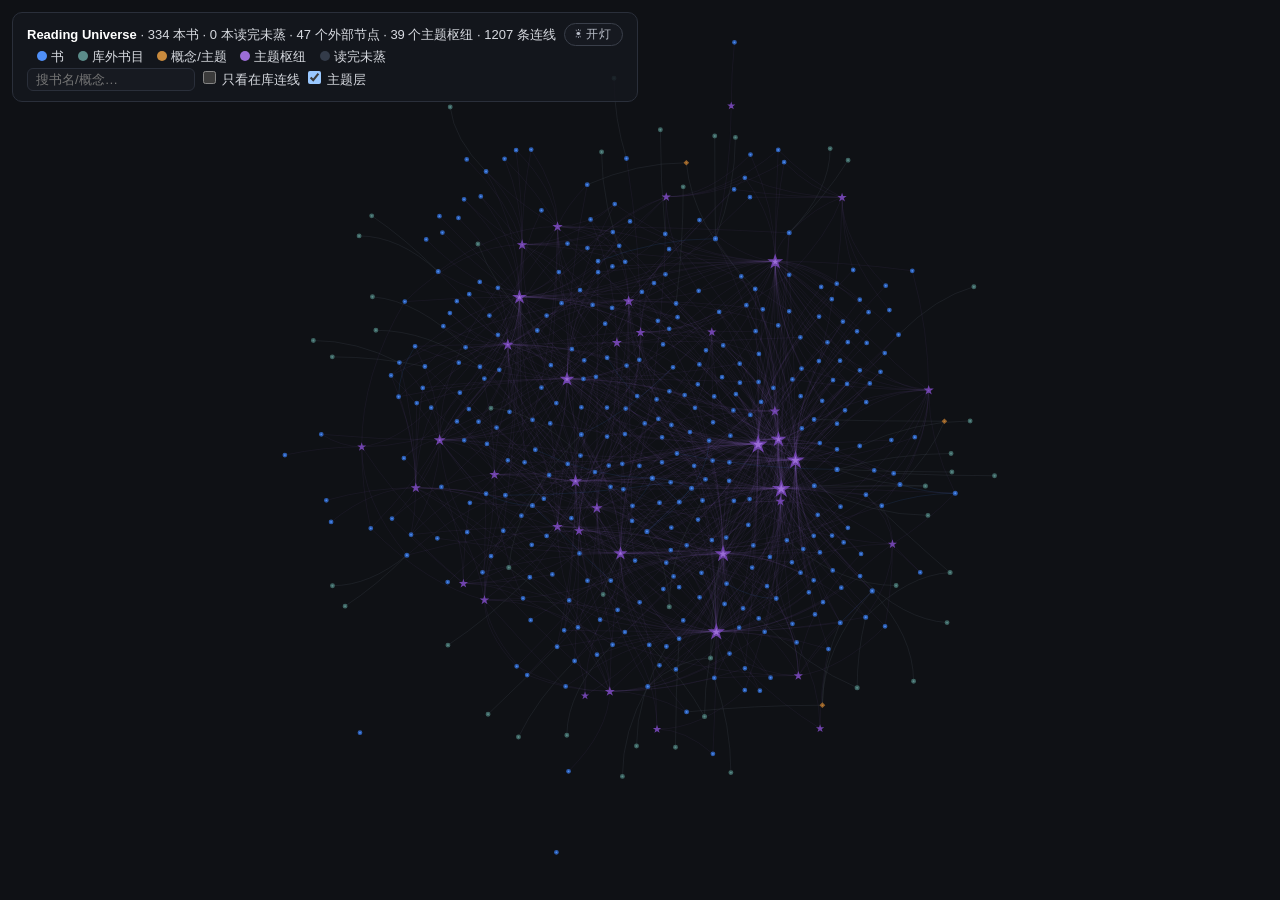
==== web/viewer.html @ 836db6ba "feat: add isolated online reading workspaces and temporary BYOK analysis" ====
<!DOCTYPE html>
<html lang="zh-CN">
<head>
<meta charset="utf-8">
<title>Reading Universe · 阅读宇宙</title>
<meta name="viewport" content="width=device-width, initial-scale=1">
<script>try{if(localStorage.getItem("readingmap_theme")==="light")document.documentElement.dataset.theme="light"}catch(e){}</script>
<style>
  /* 明暗双主题：默认暗色（= 原有观感），html[data-theme=light] 切「纸白」。
     颜色一律走 var(--*)，不要再写死色值——写死会在关灯/开灯后变成不可读文字。
     localStorage key = readingmap_theme，防闪烁脚本在 <head> 里（CSS 之前执行）。 */
  :root { color-scheme: dark;
    --bg: #0f1115; --ink: #d7dae0; --ink-strong: #fff;
    --ink-2: #c8ccd4; --ink-3: #8a90a0; --ink-4: #71767f; --ink-5: #565b66;
    --line: #2a2f3a; --line-2: #3a3f4a;
    --surface: rgba(20,23,30,.85); --surface-2: rgba(20,23,30,.92); --field: #171a21;
    --link: #7ec8ff; --tip-bg: rgba(10,11,15,.9); --tip-ink: #d8dce4;
    --accent: #9b6dd7; --accent-soft: #c9b8e8; --accent-ink: #e8d9ff;
    --chip-bg: #232a38; --chip-ink: #a9c8f0;
    --poster-sub: #9aa0b0; --poster-legend: #6a7080;
    --btn-bg: rgba(23,26,33,.9); --btn-ink: #b9bec8;
    --edge-theme: #9b6dd733; --edge-internal: #4f8ff755; --edge-plain: #3a3f4a;
    --edge-dim: rgba(72,80,96,.25); --edge-dim-poster: rgba(72,80,96,.10);
    --node-dim: 0.18; --node-dim-poster: 0.08;
    --hot-theme: #cfa9ff; --hot: #dfe7f5;
    --glow: rgba(255,255,255,.9); --glow-2: rgba(200,180,255,.55);
    /* universe 皮肤（独立 canvas 渲染层）配色 */
    --uv-bg: #07080b; --uv-rgb: 235,238,245; --uv-label-rgb: 232,235,242;
    --uv-galaxy-label: rgba(150,156,168,.42);
    --uv-hairline: rgba(255,255,255,.026); --uv-constellation: rgba(255,255,255,.05);
    --uv-core: #fff; --uv-hotring: rgba(255,255,255,.75);
    --uv-hot-ink: rgba(255,255,255,.98); --uv-hero-ink: rgba(255,242,222,.96);
    --uv-glow-core-rgb: 255,246,226; --uv-glow-rgb: 255,224,180;
    --uv-comet: rgba(255,255,255,.5); --uv-comet-ink: rgba(232,235,242,.6);
  }
  html[data-theme=light] { color-scheme: light;
    --bg: #f6f5f2; --ink: #2b303a; --ink-strong: #12151c;
    --ink-2: #454c59; --ink-3: #6f7686; --ink-4: #737a89; --ink-5: #929aa9;
    --line: #dcdfe6; --line-2: #c7ccd6;
    --surface: rgba(255,255,255,.88); --surface-2: rgba(255,255,255,.95); --field: #fff;
    --link: #1f6fb2; --tip-bg: rgba(255,255,255,.95); --tip-ink: #2b303a;
    --accent: #7a4fc0; --accent-soft: #5b3a94; --accent-ink: #4a2d80;
    --chip-bg: #e8ecf6; --chip-ink: #3a5f96;
    --poster-sub: #5b6272; --poster-legend: #7b8292;
    --btn-bg: rgba(255,255,255,.92); --btn-ink: #5c6373;
    --edge-theme: #9b6dd766; --edge-internal: #4f8ff788; --edge-plain: #c3c8d3;
    --edge-dim: rgba(140,147,162,.30); --edge-dim-poster: rgba(140,147,162,.14);
    --node-dim: 0.18; --node-dim-poster: 0.08;
    --hot-theme: #7a4fc0; --hot: #2b303a;
    --glow: rgba(30,34,44,.85); --glow-2: rgba(120,90,190,.55);
    --uv-bg: #f4f3f0; --uv-rgb: 44,50,64; --uv-label-rgb: 44,50,64;
    --uv-galaxy-label: rgba(96,103,116,.55);
    --uv-hairline: rgba(30,36,50,.05); --uv-constellation: rgba(30,36,50,.08);
    --uv-core: #1f242e; --uv-hotring: rgba(20,24,34,.75);
    --uv-hot-ink: rgba(15,18,26,.98); --uv-hero-ink: rgba(122,78,20,.95);
    --uv-glow-core-rgb: 214,162,80; --uv-glow-rgb: 206,150,64;
    --uv-comet: rgba(30,36,50,.45); --uv-comet-ink: rgba(44,50,64,.62);
  }
  /* 开灯/关灯按钮（胶囊，落在 HUD / universe 顶栏里；universe 顶栏 pointer-events:none，故需显式打开） */
  .themeBtn { margin-left: 8px; padding: 2px 10px; border-radius: 999px;
    border: 1px solid var(--line-2); background: var(--btn-bg); color: var(--btn-ink);
    cursor: pointer; font-family: inherit; font-size: 12px; letter-spacing: 1px;
    white-space: nowrap; vertical-align: 1px; pointer-events: auto;
    transition: border-color .15s, color .15s; }
  .themeBtn:hover { border-color: var(--accent); color: var(--accent); }
  html, body { margin: 0; height: 100%; background: var(--bg); color: var(--ink);
    font-family: "Microsoft YaHei", "PingFang SC", sans-serif; }
  #graph { position: absolute; inset: 0; }
  #hud { position: absolute; top: 12px; left: 12px; z-index: 2;
    background: var(--surface); border: 1px solid var(--line); border-radius: 10px;
    padding: 10px 14px; font-size: 13px; line-height: 1.7; }
  #hud b { color: var(--ink-strong); }
  #hud .legend span { display: inline-block; width: 10px; height: 10px;
    border-radius: 50%; margin: 0 4px 0 10px; }
  #panel { position: absolute; top: 12px; right: 12px; width: 340px; max-height: 80vh;
    overflow: auto; z-index: 2; background: var(--surface-2);
    border: 1px solid var(--line); border-radius: 10px; padding: 14px 16px;
    font-size: 13px; line-height: 1.8; display: none; }
  #panel h3 { margin: 0 0 6px; font-size: 16px; color: var(--ink-strong); }
  #panel .meta { color: var(--ink-3); margin-bottom: 8px; }
  #panel .edge { border-top: 1px dashed var(--line); padding: 6px 0; }
  #panel .edge .to { color: var(--link); }
  #panel .close { float: right; cursor: pointer; color: var(--ink-3); }
  #panel .tagchip { display: inline-block; background: var(--chip-bg); border-radius: 8px;
    padding: 1px 8px; margin: 2px 4px 2px 0; color: var(--chip-ink); }
  #search { width: 150px; background: var(--field); color: var(--ink);
    border: 1px solid var(--line); border-radius: 6px; padding: 3px 8px; }
  /* universe（阅读宇宙皮肤，?universe）：独立 canvas 渲染层，藏掉图谱 DOM */
  #ucv, #uhud, #utip { display: none; }
  body.universe #graph, body.universe #hud, body.universe #posterTitle { display: none; }
  body.universe #ucv { display: block; position: absolute; inset: 0;
    width: 100%; height: 100%; cursor: grab; }
  /* universe HUD：编辑排版风顶部导航（细字、大写字距、无底色盒子） */
  body.universe #uhud { display: flex; position: absolute; top: 0; left: 0; right: 0;
    justify-content: space-between; align-items: baseline; padding: 24px 38px;
    background: none; border: none; z-index: 2; pointer-events: none;
    font-size: 10px; letter-spacing: 3px; color: var(--ink-4); }
  #uhud .brand { font-size: 19px; color: var(--ink-2); letter-spacing: 8px;
    font-family: "Songti SC", "STSong", "SimSun", serif; }
  #uhud .brand span { font-size: 10px; color: var(--ink-4); letter-spacing: 3px;
    margin-left: 12px; font-family: "Microsoft YaHei", sans-serif; }
  #usearch { width: 110px; background: transparent; color: var(--ink-2);
    border: none; border-bottom: 1px solid var(--line-2); border-radius: 0;
    padding: 2px 2px; font-size: 11px; letter-spacing: 2px; pointer-events: auto; }
  #usearch:focus { outline: none; border-bottom-color: var(--ink-3); }
  #usearch::placeholder { color: var(--ink-5); }
  #utip { position: fixed; z-index: 3; pointer-events: none;
    background: var(--tip-bg); border: 1px solid var(--line);
    padding: 4px 10px; font-size: 11px; letter-spacing: 1px; color: var(--tip-ink);
    max-width: 320px; }
  /* 海报模式（?poster）：大标题 + 藏起交互 HUD */
  #posterTitle { display: none; position: absolute; top: 30px; left: 40px; z-index: 2; }
  body.poster #posterTitle { display: block; }
  body.poster #hud { display: none; }
  #posterTitle h1 { margin: 0; font-size: 46px; color: var(--ink-strong); letter-spacing: 3px; }
  #posterTitle .sub { margin-top: 10px; font-size: 19px; color: var(--poster-sub); }
  #posterTitle .legend { margin-top: 16px; font-size: 15px; color: var(--poster-legend); }
  #posterTitle .legend span { display: inline-block; width: 12px; height: 12px;
    border-radius: 50%; margin: 0 6px 0 14px; vertical-align: -1px; }
  /* 海报模式下的详情面板放大 */
  body.poster #panel { width: 640px; max-height: 88vh; font-size: 19px; }
  body.poster #panel h3 { font-size: 28px; }
  /* 主题卡渲染 */
  #panel .mdcard { margin-top: 8px; }
  #panel .mdcard p { margin: 8px 0; line-height: 1.9; }
  #panel .mdcard ul { margin: 4px 0 4px 0; padding-left: 18px; }
  #panel .mdcard li { margin: 3px 0; }
  #panel .mdcard .mdh { font-size: 15px; color: var(--ink-strong); font-weight: bold; margin: 12px 0 4px; }
  #panel .mdcard .mdq { border-left: 3px solid var(--accent); padding: 2px 10px; margin: 6px 0;
    color: var(--accent-soft); }
  #panel .mdcard b { color: var(--accent-ink); }
  /* lite（朋友圈版）：标题更大，经平台压缩后仍可读 */
  body.lite #posterTitle h1 { font-size: 64px; }
  body.lite #posterTitle .sub { font-size: 27px; }
  body.lite #posterTitle .legend { font-size: 21px; }
</style>
</head>
<body>
<div id="graph"></div>
<div id="hud">
  <b>Reading Universe</b> · <span id="stats"></span><button class="themeBtn" type="button">☀ 开灯</button><br>
  <span class="legend"><span style="background:#4f8ff7"></span>书
  <span style="background:#5b8c8a"></span>库外书目
  <span style="background:#c98a3d"></span>概念/主题
  <span style="background:#9b6dd7"></span>主题枢纽
  <span style="background:#333b49"></span>读完未蒸</span><br>
  <input id="search" placeholder="搜书名/概念…">
  <label><input type="checkbox" id="onlyInternal"> 只看在库连线</label>
  <label><input type="checkbox" id="themeLayer" checked> 主题层</label>
</div>
<div id="panel"></div>
<canvas id="ucv"></canvas>
<div id="uhud">
  <div class="brand">阅读宇宙<span>READING UNIVERSE</span></div>
  <div class="nav"><span id="ustats"></span> · <input id="usearch" placeholder="搜索书名"><button class="themeBtn" type="button">☀ 开灯</button></div>
</div>
<div id="utip"></div>
<div id="posterTitle">
  <h1>Reading Universe · 阅读宇宙</h1>
  <div class="sub" id="posterSub"></div>
  <div class="legend"><span style="background:#4f8ff7"></span>在库书目
    <span style="background:#5b8c8a"></span>库外书目
    <span style="background:#c98a3d"></span>概念
    <span style="background:#9b6dd7"></span>主题枢纽
    <span style="background:#333b49"></span>读完未蒸·星尘</div>
</div>
<script src="lib/vis-network.min.js"></script>
<script src="viewer-data.js"></script>
<script>
const G = window.GRAPH;
const POSTER = location.search.includes('poster');
// lite：朋友圈特供版——平台会压到 ~2560px + JPEG 重压，
// 对策不是堆像素而是大字、粗线、少标签，让压缩后仍有可读性
const LITE = location.search.includes('lite');
// universe：阅读宇宙皮肤（独立 canvas 渲染层，数据由 build_universe.py 生成）
const UNIVERSE = location.search.includes('universe');
if (UNIVERSE) document.body.classList.add('universe');

// ---------- 开灯 / 关灯 ----------
// 默认暗色（= 页面原本的观感），切换 = html[data-theme=light]。色值一律从 CSS 变量取，
// 保证与 <style> 里的 :root / html[data-theme=light] 是同一份真值。
const THEME_KEY = 'readingmap_theme';
const cssVar = n => getComputedStyle(document.documentElement).getPropertyValue(n).trim();
const isLight = () => document.documentElement.dataset.theme === 'light';
const themeBtns = [...document.querySelectorAll('.themeBtn')];
const themeListeners = [];
function paintThemeBtn() {
  // 文案显示「点击后的动作」
  themeBtns.forEach(b => { b.textContent = isLight() ? '🌙 关灯' : '☀ 开灯'; });
}
function setTheme(light, persist) {
  document.documentElement.dataset.theme = light ? 'light' : 'dark';
  if (persist) {
    try { localStorage.setItem(THEME_KEY, light ? 'light' : ''); } catch (e) {}
  }
  paintThemeBtn();
  themeListeners.forEach(fn => fn());
  // universe 皮肤是独立 canvas 渲染层（另一个文件），用事件通知它重取配色
  document.dispatchEvent(new CustomEvent('themechange'));
}
themeBtns.forEach(b => b.addEventListener('click', () => setTheme(!isLight(), true)));
paintThemeBtn();

if (POSTER) {
  document.body.classList.add('poster');
  if (LITE) document.body.classList.add('lite');
  document.getElementById('posterSub').textContent =
    `阅读星野 · 读完 ${G.stats.books + (G.stats.read || 0)} 本 · 主题 ${G.stats.themes || 0} 个 · ${G.stats.edges} 条连线`;
}
document.getElementById('stats').textContent =
  `${G.stats.books} 本书 · ${G.stats.read || 0} 本读完未蒸 · ${G.stats.external} 个外部节点 · ${G.stats.themes || 0} 个主题枢纽 · ${G.stats.edges} 条连线`;

// 详情面板与迷你 md 渲染器：默认图谱与 universe 皮肤共用（mdMini 覆盖主题卡用到的结构：标题/列表/引用/粗体）
const panel = document.getElementById('panel');
function mdMini(md) {
  const esc = s => s.replace(/&/g, '&amp;').replace(/</g, '&lt;').replace(/>/g, '&gt;');
  const inline = s => esc(s).replace(/\*\*(.+?)\*\*/g, '<b>$1</b>');
  let html = '', depth = 0;
  const closeTo = d => { while (depth > d) { html += '</ul>'; depth--; } };
  for (const line of md.split('\n')) {
    const m = line.match(/^(\s*)- (.*)$/);
    if (m) {
      const d = Math.floor(m[1].length / 2) + 1;
      while (depth < d) { html += '<ul>'; depth++; }
      closeTo(d);
      html += `<li>${inline(m[2])}</li>`;
      continue;
    }
    closeTo(0);
    if (!line.trim()) continue;
    if (line.startsWith('# ')) html += `<div class="mdh">${inline(line.slice(2))}</div>`;
    else if (line.startsWith('> ')) html += `<div class="mdq">${inline(line.slice(2))}</div>`;
    else html += `<p>${inline(line)}</p>`;
  }
  closeTo(0);
  return html;
}

if (!UNIVERSE) {
const GROUPS = {
  book:     { color: { background: '#4f8ff7', border: '#2c5cae' }, shape: 'dot' },
  ext_book: { color: { background: '#5b8c8a', border: '#3d6361' }, shape: 'dot' },
  concept:  { color: { background: '#c98a3d', border: '#96622a' }, shape: 'diamond' },
  theme:    { color: { background: '#9b6dd7', border: '#6f43ab' }, shape: 'star' },
  read:     { color: { background: '#333b49', border: '#232833' }, shape: 'dot' },
};

const urlq = new URLSearchParams(location.search);
const FOCUS = urlq.get('focus'), BOOK = urlq.get('book');
// 焦点机位：focus=枢纽特写 / book=单书特写（带详情面板）
let focusId = null;
if (FOCUS || BOOK) {
  const q = FOCUS || BOOK;
  const hit = G.nodes.find(n => n.label === q) || G.nodes.find(n => n.label.includes(q));
  if (hit) focusId = hit.id;
}
const neighborIds = new Set();
if (focusId) {
  neighborIds.add(focusId);
  G.edges.forEach(e => {
    if (e.from === focusId) neighborIds.add(e.to);
    if (e.to === focusId) neighborIds.add(e.from);
  });
}

// 星尘（读完未蒸）无连线，力导布局会把它们甩到远处带歪取景——
// 固定成主星系外的环带，带抖动避免机械感
{
  const dust = G.nodes.filter(n => n.group === 'read');
  dust.forEach((n, i) => {
    const a = i / dust.length * Math.PI * 2;
    const r = 1050 + (i % 3) * 110 + ((i * 7919) % 90);
    n._x = Math.cos(a) * r; n._y = Math.sin(a) * r * 0.72;
  });
}

const tooltipText = s => String(s || '').replace(/&/g,'&amp;').replace(/</g,'&lt;').replace(/>/g,'&gt;').replace(/"/g,'&quot;');
const allNodes = G.nodes.map(n => ({
  id: n.id,
  // 海报模式：标签只给主题枢纽、连线多的书目、焦点邻域；其余留白点，防糊
  // lite 版更狠：书目要连线≥3 才配拥有名字
  label: (POSTER && !(n.group === 'theme'
                      || (n.group === 'book' && n.mentions >= (LITE ? 3 : 2))
                      || neighborIds.has(n.id)))
    ? undefined : n.label,
  group: n.group,
  value: n.mentions,
  // 星尘（读完未蒸）：固定小点，不随 mentions 缩放
  size: n.group === 'read' ? (POSTER ? 5 : 3) : undefined,
  x: n._x, y: n._y,
  fixed: n.group === 'read',
  title: tooltipText(`${n.label}${n.author ? '｜' + n.author : ''}｜被连线 ${n.mentions} 次`),
  _raw: n,
}));
const allEdges = G.edges.map((e, i) => ({
  id: i, from: e.from, to: e.to, title: tooltipText(e.title),
  color: { color: e.theme ? cssVar('--edge-theme') : (e.internal ? cssVar('--edge-internal') : cssVar('--edge-plain')) },
  _internal: e.internal, _theme: !!e.theme,
}));

const nodes = new vis.DataSet(allNodes);
const edges = new vis.DataSet(allEdges);
const net = new vis.Network(document.getElementById('graph'),
  { nodes, edges },
  {
    groups: GROUPS,
    nodes: { font: { color: cssVar('--ink'), size: POSTER ? (LITE ? 32 : 22) : 13, face: 'Microsoft YaHei' },
      scaling: { min: POSTER ? (LITE ? 12 : 8) : 6, max: POSTER ? (LITE ? 50 : 34) : 26 }, borderWidth: 1.5 },
    edges: { width: POSTER ? (LITE ? 2.6 : 1.6) : 1.2, smooth: { type: 'continuous' } },
    physics: { solver: 'forceAtlas2Based',
      forceAtlas2Based: POSTER
        ? { gravitationalConstant: -110, springLength: 170 }
        : { gravitationalConstant: -60, springLength: 120 },
      stabilization: { iterations: 300 } },
    interaction: { hover: true, tooltipDelay: 120 },
  });

// 图谱层重绘：底色/字色/连线/焦点高亮全部按当前主题的 CSS 变量重取一遍
// （vis-network 的颜色是构造/update 时烤进画布的，切主题必须显式重画）
function paintGraph() {
  nodes.update(allNodes.map(n => ({ id: n.id, font: { color: cssVar('--ink') } })));
  edges.update(allEdges.map(e => ({ id: e.id,
    color: { color: e._theme ? cssVar('--edge-theme')
      : (e._internal ? cssVar('--edge-internal') : cssVar('--edge-plain')) } })));
  if (focusId) paintFocus();
}

// 焦点机位高亮：非邻域压暗，焦点连线提亮加粗，焦点与邻星加光晕
function paintFocus() {
  nodes.update(allNodes.filter(n => !neighborIds.has(n.id))
    .map(n => ({ id: n.id, opacity: POSTER ? 0.08 : 0.18, font: { color: 'rgba(0,0,0,0)' } })));
  edges.update(allEdges.map(e => {
    const hot = e.from === focusId || e.to === focusId;
    return { id: e.id,
      color: { color: hot ? (e._theme ? cssVar('--hot-theme') : cssVar('--hot'))
                          : (POSTER ? cssVar('--edge-dim-poster') : cssVar('--edge-dim')) },
      width: hot ? (POSTER ? (LITE ? 5 : 3.5) : 2.5) : 1 };
  }));
  nodes.update([{ id: focusId,
    shadow: { enabled: true, color: cssVar('--glow'), size: POSTER ? 26 : 16 },
    font: { color: cssVar('--ink-strong'), size: POSTER ? (LITE ? 44 : 30) : 15, bold: true } }]);
  nodes.update([...neighborIds].filter(id => id !== focusId).map(id => ({ id,
    shadow: { enabled: true, color: cssVar('--glow-2'), size: POSTER ? 14 : 8 } })));
}
if (focusId) paintFocus();
themeListeners.push(paintGraph);

// 布局稳定后：焦点机位聚焦目标，否则铺满画布（海报截图需要完整构图）
net.once('stabilizationIterationsDone', () => {
  if (focusId) {
    net.focus(focusId, { scale: BOOK ? 1.25 : 0.85, animation: false });
    if (BOOK) showPanel(focusId);
    // focus 到带卡主题枢纽时直接弹卡（海报模式保持画面干净不弹）
    else if (!POSTER && nodes.get(focusId)._raw.card) showPanel(focusId);
  } else {
    net.fit({ animation: false });
  }
});

// 点击节点 → 右侧详情（panel 与 mdMini 已在上方与 universe 皮肤共用处定义）
function showPanel(id) {
  const escapeText = s => String(s || '').replace(/&/g,'&amp;').replace(/</g,'&lt;').replace(/>/g,'&gt;').replace(/"/g,'&quot;');
  const n = nodes.get(id)._raw;
  // 主题枢纽带整张主题卡，宽面板渲染
  if (n.card) {
    panel.style.width = POSTER ? '' : '560px';
    panel.innerHTML = `<span class="close" onclick="panel.style.display='none';panel.style.width=''">✕</span>
      <h3>⭐ ${escapeText(n.label)}</h3>
      <div class="meta">${escapeText(n.category || '主题')}枢纽 · ${n.mentions} 本书</div>
      <div class="mdcard">${mdMini(n.card)}</div>`;
    panel.style.display = 'block';
    return;
  }
  panel.style.width = '';
  const rel = G.edges.filter(e => e.from === n.id || e.to === n.id)
    .map(e => {
      const other = nodes.get(e.from === n.id ? e.to : e.from);
      return `<div class="edge"><span class="to">${escapeText(other.label)}</span><br>${escapeText(e.title).replace(/\n/g, '<br>')}</div>`;
    }).join('');
  panel.innerHTML = `<span class="close" onclick="panel.style.display='none'">✕</span>
    <h3>${escapeText(n.label)}</h3>
    <div class="meta">${escapeText(n.author)}</div>
    ${rel}`;
  panel.style.display = 'block';
}
net.on('click', p => {
  if (!p.nodes.length) { panel.style.display = 'none'; return; }
  showPanel(p.nodes[0]);
});

// 搜索高亮
document.getElementById('search').addEventListener('input', ev => {
  const q = ev.target.value.trim();
  if (!q) { net.unselectAll(); return; }
  const hit = allNodes.filter(n => n.label.includes(q)).map(n => n.id);
  if (hit.length) { net.selectNodes(hit); net.focus(hit[0], { scale: 1.1, animation: true }); }
});

// 只看在库连线
document.getElementById('onlyInternal').addEventListener('change', ev => {
  const on = ev.target.checked;
  edges.update(allEdges.map(e => ({ id: e.id, hidden: on && !e._internal })));
  nodes.update(allNodes.map(n => ({ id: n.id,
    hidden: on && n.group !== 'book' })));
});

// 主题层开关（与"只看在库"独立）
document.getElementById('themeLayer').addEventListener('change', ev => {
  const off = !ev.target.checked;
  edges.update(allEdges.filter(e => e._theme).map(e => ({ id: e.id, hidden: off })));
  nodes.update(allNodes.filter(n => n.group === 'theme').map(n => ({ id: n.id, hidden: off })));
});
} else {
  // universe 皮肤：顺序加载宇宙数据 + 独立 canvas 渲染层，面板回调复用上面的 panel/mdMini
  const escHtml = s => s.replace(/&/g, '&amp;').replace(/</g, '&lt;').replace(/>/g, '&gt;');
  const load = src => new Promise((ok, fail) => {
    const el = document.createElement('script');
    el.src = src; el.onload = ok;
    el.onerror = () => fail(new Error(src + ' 加载失败（先跑 python build_universe.py）'));
    document.head.appendChild(el);
  });
  (window.UNIVERSE ? Promise.resolve() : load('universe_data.js')).then(() => load('universe.js')).then(() => initUniverse({
    onBook(b) { // 恒星/彗星 → 书卡
      panel.style.width = '';
      const tagHtml = b.tags.map(t =>
        `<span class="tagchip">${escHtml(t)}</span>`).join('');
      panel.innerHTML = `<span class="close" onclick="panel.style.display='none'">✕</span>
        <h3>${b.comet ? '☄ ' : '⭐ '}${escHtml(b.title)}</h3>
        <div class="meta">${escHtml(b.author || '')}</div>
        <div class="meta">阅读 ${(b.rt / 3600).toFixed(1)} 小时 · 笔记 ${b.notes} 条${b.comet ? ' · 主题离群书' : ''}</div>
        <div>${tagHtml}</div>
        <div class="meta" style="margin-top:6px">所属星系：✦ ${escHtml(b.theme)}</div>`;
      panel.style.display = 'block';
    },
    onTheme(g) { // 星系 → 主题卡（沿用主题卡渲染机制）
      panel.style.width = '560px';
      panel.innerHTML = `<span class="close" onclick="panel.style.display='none';panel.style.width=''">✕</span>
        <h3>✦ ${escHtml(g.name)} 星系</h3>
        <div class="meta">${escHtml(g.category || '主题')}枢纽 · ${g.count} 本相关</div>
        ${g.card ? `<div class="mdcard">${mdMini(g.card)}</div>` : ''}`;
      panel.style.display = 'block';
    },
    onClose() { panel.style.display = 'none'; },
  })).catch(err => {
    document.getElementById('ustats').textContent = err.message;
  });
}
</script>
</body>
</html>
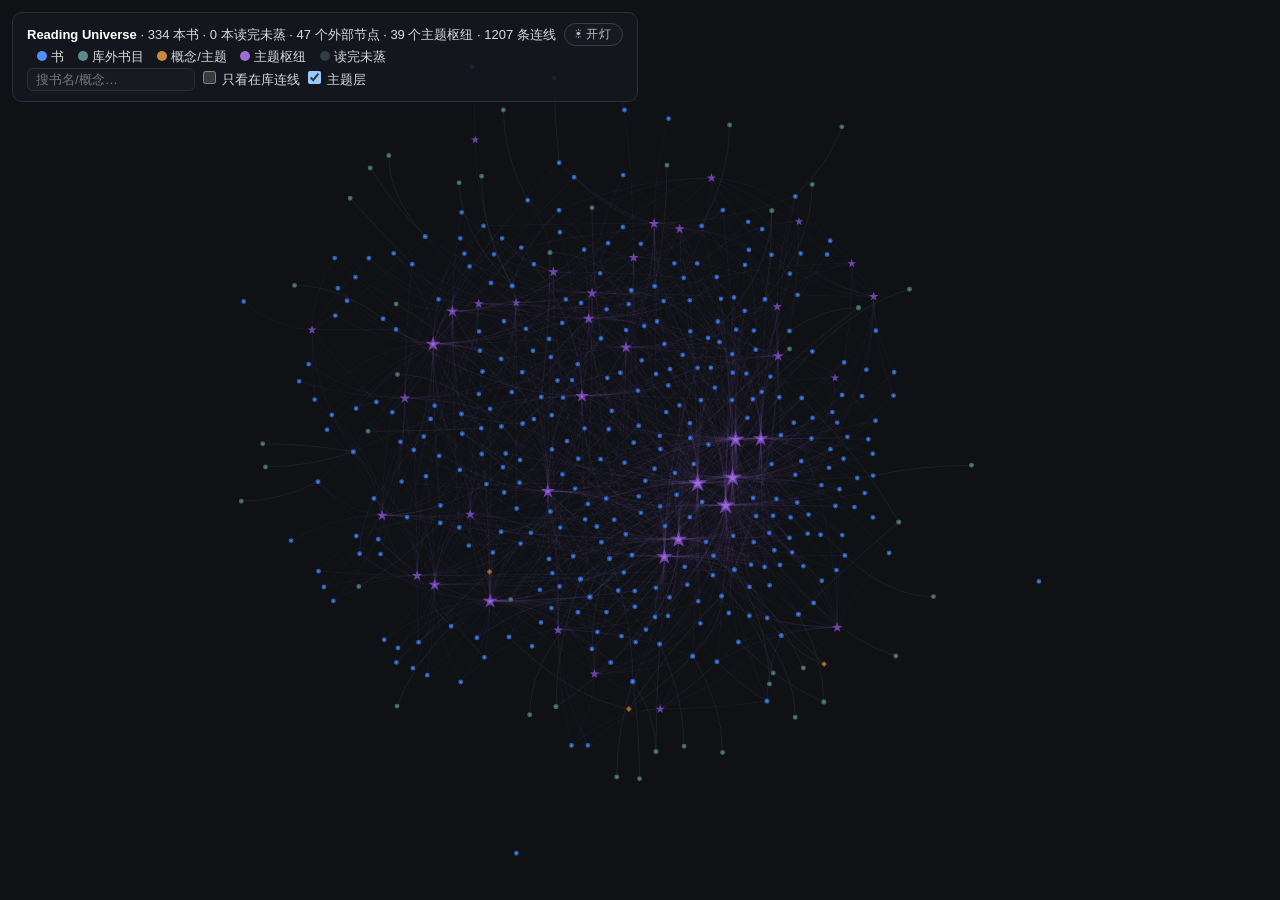
==== commit dc103f13: "feat: release complete reading exploration with playable demo and local paste import" ====
--- a/web/viewer.html
+++ b/web/viewer.html
@@ -104,6 +104,14 @@
     padding: 2px 2px; font-size: 11px; letter-spacing: 2px; pointer-events: auto; }
   #usearch:focus { outline: none; border-bottom-color: var(--ink-3); }
   #usearch::placeholder { color: var(--ink-5); }
+  @media (max-width: 600px) {
+    body.universe #uhud { flex-direction: column; align-items: flex-start;
+      padding: 18px 20px; gap: 10px; letter-spacing: 1px; }
+    #uhud .brand { flex-shrink: 0; white-space: nowrap; letter-spacing: 5px; }
+    #uhud .brand span { margin-left: 8px; letter-spacing: 2px; }
+    #uhud .nav { width: 100%; line-height: 1.8; }
+    #ustats { display: block; }
+  }
   #utip { position: fixed; z-index: 3; pointer-events: none;
     background: var(--tip-bg); border: 1px solid var(--line);
     padding: 4px 10px; font-size: 11px; letter-spacing: 1px; color: var(--tip-ink);
@@ -205,10 +213,10 @@
   document.body.classList.add('poster');
   if (LITE) document.body.classList.add('lite');
   document.getElementById('posterSub').textContent =
-    `阅读星野 · 读完 ${G.stats.books + (G.stats.read || 0)} 本 · 主题 ${G.stats.themes || 0} 个 · ${G.stats.edges} 条连线`;
+    `阅读星野 · 读完 ${G.stats.finished ?? (G.stats.books + (G.stats.read || 0))} 本 · 主题 ${G.stats.themes || 0} 个 · ${G.stats.edges} 条连线`;
 }
 document.getElementById('stats').textContent =
-  `${G.stats.books} 本书 · ${G.stats.read || 0} 本读完未蒸 · ${G.stats.external} 个外部节点 · ${G.stats.themes || 0} 个主题枢纽 · ${G.stats.edges} 条连线`;
+  `${G.stats.books} 本书 · ${G.stats.finished === undefined ? (G.stats.read || 0) + ' 本读完未蒸' : G.stats.finished + ' 本读完 · ' + G.stats.withoutCard + ' 本读完未有卡片'} · ${G.stats.external} 个外部节点 · ${G.stats.themes || 0} 个主题枢纽 · ${G.stats.edges} 条连线`;
 
 // 详情面板与迷你 md 渲染器：默认图谱与 universe 皮肤共用（mdMini 覆盖主题卡用到的结构：标题/列表/引用/粗体）
 const panel = document.getElementById('panel');
